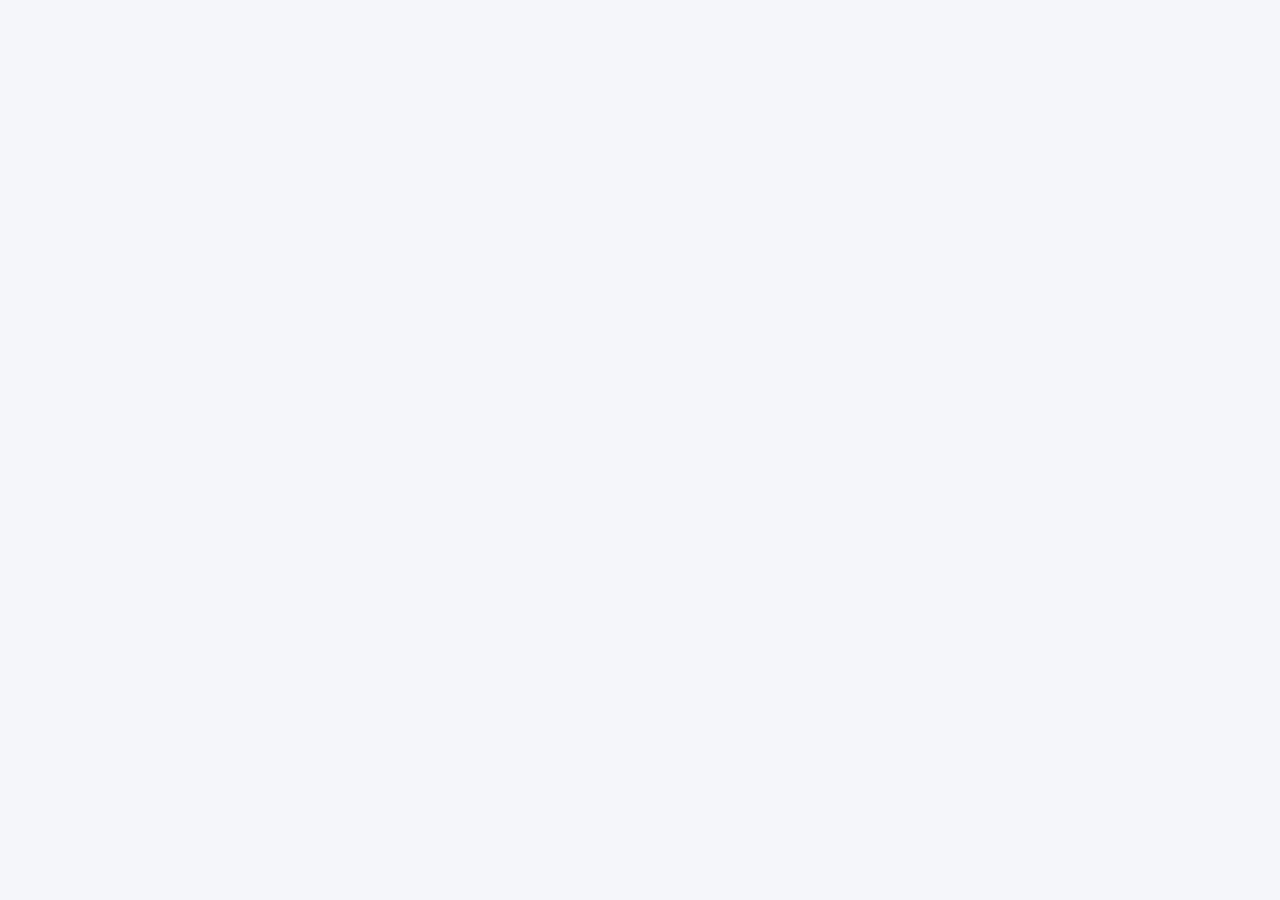
==== src/main/resources/static/index.html @ 405e2479 "Configurar proyecto para despliegue y CI" ====
<!DOCTYPE html>
<html lang="es">
<head>
  <meta charset="UTF-8" />
  <meta name="viewport" content="width=device-width, initial-scale=1.0"/>
  <title>Transacciones</title>

  <!-- React 18 + Babel Standalone (CDN) -->
  <script crossorigin src="https://unpkg.com/react@18/umd/react.development.js"></script>
  <script crossorigin src="https://unpkg.com/react-dom@18/umd/react-dom.development.js"></script>
  <script src="https://unpkg.com/@babel/standalone/babel.min.js"></script>

  <style>
    *, *::before, *::after { box-sizing: border-box; margin: 0; padding: 0; }

    body {
      font-family: 'Segoe UI', system-ui, sans-serif;
      background: #f5f6fa;
      color: #1a1a2e;
      min-height: 100vh;
    }

    /* ── PAGE WRAPPER ── */
    .page {
      max-width: 900px;
      margin: 0 auto;
      padding: 2rem 1.5rem;
    }

    /* ── HEADER ── */
    .page-header {
      display: flex;
      align-items: flex-start;
      justify-content: space-between;
      margin-bottom: 1.8rem;
    }

    .page-header h1 {
      font-size: 1.8rem;
      font-weight: 700;
      color: #1a1a2e;
    }

    .page-header p {
      font-size: 0.9rem;
      color: #888;
      margin-top: 0.2rem;
    }

    .btn-nueva {
      display: flex;
      align-items: center;
      gap: 0.4rem;
      background: #1a1a2e;
      color: #fff;
      border: none;
      border-radius: 10px;
      padding: 0.65rem 1.2rem;
      font-size: 0.92rem;
      font-weight: 600;
      cursor: pointer;
      transition: background 0.2s;
      white-space: nowrap;
    }

    .btn-nueva:hover { background: #2d2d50; }

    /* ── SUMMARY CARDS ── */
    .summary {
      display: grid;
      grid-template-columns: repeat(3, 1fr);
      gap: 1rem;
      margin-bottom: 1.5rem;
    }

    .summary-card {
      background: #fff;
      border-radius: 12px;
      padding: 1.1rem 1.3rem;
      box-shadow: 0 1px 6px rgba(0,0,0,0.07);
    }

    .summary-card .label {
      font-size: 0.78rem;
      color: #aaa;
      font-weight: 500;
      text-transform: uppercase;
      letter-spacing: 0.5px;
      margin-bottom: 0.35rem;
    }

    .summary-card .amount {
      font-size: 1.5rem;
      font-weight: 700;
    }

    .c-green { color: #16a34a; }
    .c-red   { color: #dc2626; }
    .c-blue  { color: #2563eb; }

    /* ── TOOLBAR ── */
    .toolbar {
      display: flex;
      gap: 0.8rem;
      margin-bottom: 1.2rem;
      align-items: center;
    }

    .search-wrap {
      flex: 1;
      position: relative;
    }

    .search-wrap svg {
      position: absolute;
      left: 0.75rem;
      top: 50%;
      transform: translateY(-50%);
      color: #bbb;
    }

    .search-wrap input {
      width: 100%;
      padding: 0.62rem 0.9rem 0.62rem 2.4rem;
      border: 1px solid #e5e7eb;
      border-radius: 10px;
      font-size: 0.9rem;
      outline: none;
      background: #fff;
      transition: border 0.2s;
    }

    .search-wrap input:focus { border-color: #1a1a2e; }

    .filter-wrap {
      display: flex;
      align-items: center;
      gap: 0.4rem;
      border: 1px solid #e5e7eb;
      border-radius: 10px;
      padding: 0.55rem 0.9rem;
      background: #fff;
      font-size: 0.9rem;
      color: #555;
      cursor: pointer;
    }

    .filter-wrap select {
      border: none;
      outline: none;
      font-size: 0.9rem;
      color: #333;
      background: transparent;
      cursor: pointer;
    }

    /* ── TRANSACTION LIST ── */
    .card {
      background: #fff;
      border-radius: 14px;
      box-shadow: 0 1px 6px rgba(0,0,0,0.07);
      overflow: hidden;
    }

    .tx-item {
      display: flex;
      align-items: center;
      gap: 1rem;
      padding: 1rem 1.3rem;
      border-bottom: 1px solid #f3f4f6;
      transition: background 0.15s;
    }

    .tx-item:last-child { border-bottom: none; }
    .tx-item:hover { background: #fafafa; }

    /* avatar */
    .avatar {
      width: 42px;
      height: 42px;
      border-radius: 50%;
      display: flex;
      align-items: center;
      justify-content: center;
      font-weight: 700;
      font-size: 1rem;
      color: #fff;
      flex-shrink: 0;
    }

    .tx-info { flex: 1; min-width: 0; }

    .tx-name {
      font-weight: 600;
      font-size: 0.95rem;
      white-space: nowrap;
      overflow: hidden;
      text-overflow: ellipsis;
    }

    .tx-meta {
      font-size: 0.8rem;
      color: #9ca3af;
      margin-top: 0.15rem;
    }

    .tx-right {
      text-align: right;
      flex-shrink: 0;
    }

    .tx-amount {
      font-weight: 700;
      font-size: 1rem;
    }

    .tx-badge {
      display: inline-block;
      margin-top: 0.2rem;
      font-size: 0.72rem;
      font-weight: 600;
      border-radius: 20px;
      padding: 0.1rem 0.55rem;
    }

    .badge-ingreso { background: #dcfce7; color: #16a34a; }
    .badge-gasto   { background: #fee2e2; color: #dc2626; }

    .tx-del {
      background: none;
      border: none;
      color: #d1d5db;
      cursor: pointer;
      font-size: 1rem;
      padding: 0 0.3rem;
      margin-left: 0.5rem;
      transition: color 0.15s;
    }

    .tx-del:hover { color: #dc2626; }

    .empty-state {
      text-align: center;
      padding: 2.5rem 1rem;
      color: #bbb;
      font-size: 0.95rem;
    }

    /* ── MODAL ── */
    .overlay {
      display: none;
      position: fixed;
      inset: 0;
      background: rgba(0,0,0,0.35);
      z-index: 100;
      align-items: center;
      justify-content: center;
    }

    .overlay.open { display: flex; }

    .modal {
      background: #fff;
      border-radius: 16px;
      padding: 1.8rem;
      width: 100%;
      max-width: 420px;
      box-shadow: 0 8px 30px rgba(0,0,0,0.18);
      position: relative;
    }

    .modal h2 {
      font-size: 1.2rem;
      font-weight: 700;
      margin-bottom: 1.4rem;
    }

    .modal-close {
      position: absolute;
      top: 1.1rem;
      right: 1.2rem;
      background: none;
      border: none;
      font-size: 1.2rem;
      color: #aaa;
      cursor: pointer;
    }

    .modal-close:hover { color: #333; }

    .form-group {
      margin-bottom: 1rem;
    }

    .form-group label {
      display: block;
      font-size: 0.85rem;
      font-weight: 600;
      color: #374151;
      margin-bottom: 0.35rem;
    }

    .form-group input,
    .form-group select {
      width: 100%;
      padding: 0.65rem 0.85rem;
      border: 1px solid #e5e7eb;
      border-radius: 9px;
      font-size: 0.92rem;
      outline: none;
      transition: border 0.2s;
      background: #fff;
    }

    .form-group input:focus,
    .form-group select:focus { border-color: #1a1a2e; }

    .btn-guardar {
      width: 100%;
      padding: 0.75rem;
      background: #1a1a2e;
      color: #fff;
      border: none;
      border-radius: 10px;
      font-size: 1rem;
      font-weight: 600;
      cursor: pointer;
      margin-top: 0.5rem;
      transition: background 0.2s;
    }

    .btn-guardar:hover { background: #2d2d50; }

    @media (max-width: 600px) {
      .summary { grid-template-columns: 1fr; }
      .page { padding: 1.2rem 1rem; }
    }
  </style>
</head>
<body>
<div id="root"></div>

<script type="text/babel">
  const { useState, useEffect, useCallback } = React;

  const API = 'http://localhost:8080/api';
  const COLORS = ['#6366f1','#f59e0b','#10b981','#ef4444','#3b82f6','#8b5cf6','#ec4899','#14b8a6','#f97316','#84cc16'];
  const colorCache = {};

  function avatarColor(letra) {
    const k = letra.toUpperCase();
    if (!colorCache[k]) colorCache[k] = COLORS[k.charCodeAt(0) % COLORS.length];
    return colorCache[k];
  }

  const fmt = n =>
    '$' + parseFloat(n).toLocaleString('es-CO', { minimumFractionDigits: 2, maximumFractionDigits: 2 });

  function formatFecha(f) {
    if (!f) return '';
    const meses = ['ene','feb','mar','abr','may','jun','jul','ago','sep','oct','nov','dic'];
    const [y, m, d] = f.split('-');
    return `${parseInt(d)} ${meses[parseInt(m) - 1]} ${y}`;
  }

  // ── SummaryCards ─────────────────────────────────────────────
  function SummaryCards({ transacciones }) {
    const sumI = transacciones.filter(t => t.tipo === 'ingreso').reduce((s, t) => s + parseFloat(t.monto), 0);
    const sumG = transacciones.filter(t => t.tipo === 'gasto').reduce((s, t) => s + parseFloat(t.monto), 0);
    const bal  = sumI - sumG;
    return (
      <div className="summary">
        <div className="summary-card">
          <div className="label">Total ingresos</div>
          <div className="amount c-green">{fmt(sumI)}</div>
        </div>
        <div className="summary-card">
          <div className="label">Total gastos</div>
          <div className="amount c-red">{fmt(sumG)}</div>
        </div>
        <div className="summary-card">
          <div className="label">Balance</div>
          <div className={`amount ${bal >= 0 ? 'c-blue' : 'c-red'}`}>{fmt(bal)}</div>
        </div>
      </div>
    );
  }

  // ── Toolbar ──────────────────────────────────────────────────
  function Toolbar({ busqueda, setBusqueda, filtro, setFiltro }) {
    return (
      <div className="toolbar">
        <div className="search-wrap">
          <svg width="16" height="16" fill="none" stroke="currentColor" strokeWidth="2" viewBox="0 0 24 24">
            <circle cx="11" cy="11" r="8"/><line x1="21" y1="21" x2="16.65" y2="16.65"/>
          </svg>
          <input
            type="text"
            placeholder="Buscar transacciones..."
            value={busqueda}
            onChange={e => setBusqueda(e.target.value)}
          />
        </div>
        <div className="filter-wrap">
          <svg width="15" height="15" fill="none" stroke="currentColor" strokeWidth="2" viewBox="0 0 24 24">
            <polygon points="22 3 2 3 10 12.46 10 19 14 21 14 12.46 22 3"/>
          </svg>
          <select value={filtro} onChange={e => setFiltro(e.target.value)}>
            <option value="todas">Todas</option>
            <option value="ingreso">Ingresos</option>
            <option value="gasto">Gastos</option>
          </select>
        </div>
      </div>
    );
  }

  // ── TransactionItem ──────────────────────────────────────────
  function TransactionItem({ tx, onEliminar }) {
    const letra    = (tx.descripcion || '?')[0].toUpperCase();
    const color    = avatarColor(letra);
    const esIngreso = tx.tipo === 'ingreso';
    const meta     = [tx.categoria, formatFecha(tx.fecha)].filter(Boolean).join(' • ');
    return (
      <div className="tx-item">
        <div className="avatar" style={{ background: color }}>{letra}</div>
        <div className="tx-info">
          <div className="tx-name">{tx.descripcion}</div>
          <div className="tx-meta">{meta}</div>
        </div>
        <div className="tx-right">
          <div className={`tx-amount ${esIngreso ? 'c-green' : 'c-red'}`}>
            {(esIngreso ? '+' : '-') + fmt(tx.monto)}
          </div>
          <span className={`tx-badge ${esIngreso ? 'badge-ingreso' : 'badge-gasto'}`}>
            {esIngreso ? 'Ingreso' : 'Gasto'}
          </span>
        </div>
        <button className="tx-del" onClick={() => onEliminar(tx.tipo, tx.id)}>✕</button>
      </div>
    );
  }

  // ── Modal ────────────────────────────────────────────────────
  function Modal({ abierto, onCerrar, onGuardar }) {
    const hoy = new Date().toISOString().split('T')[0];
    const [tipo,        setTipo]        = useState('gasto');
    const [descripcion, setDescripcion] = useState('');
    const [categoria,   setCategoria]   = useState('');
    const [monto,       setMonto]       = useState('');
    const [fecha,       setFecha]       = useState(hoy);
    const [guardando,   setGuardando]   = useState(false);

    function reset() {
      setTipo('gasto');
      setDescripcion('');
      setCategoria('');
      setMonto('');
      setFecha(new Date().toISOString().split('T')[0]);
    }

    async function handleSubmit(e) {
      e.preventDefault();
      setGuardando(true);
      await onGuardar({ tipo, descripcion, categoria: categoria || null, monto, fecha });
      reset();
      setGuardando(false);
    }

    if (!abierto) return null;

    return (
      <div className="overlay open" onClick={e => e.target === e.currentTarget && onCerrar()}>
        <div className="modal">
          <button className="modal-close" onClick={onCerrar}>✕</button>
          <h2>Agregar Transacción</h2>
          <form onSubmit={handleSubmit}>
            <div className="form-group">
              <label>Tipo</label>
              <select value={tipo} onChange={e => setTipo(e.target.value)}>
                <option value="gasto">Gasto</option>
                <option value="ingreso">Ingreso</option>
              </select>
            </div>
            <div className="form-group">
              <label>Descripción</label>
              <input
                type="text"
                placeholder="Ej: Salario mensual"
                value={descripcion}
                onChange={e => setDescripcion(e.target.value)}
                required
              />
            </div>
            <div class="form-group">
        <label>Categoría</label>
        <input type="text" id="cat" placeholder="Ej: Salario, Alimentación..." />
      </div>
            <div className="form-group">
              <label>Monto</label>
              <input
                type="number"
                placeholder="0.00"
                step="0.01"
                min="0.01"
                value={monto}
                onChange={e => setMonto(e.target.value)}
                required
              />
            </div>
            <div className="form-group">
              <label>Fecha</label>
              <input
                type="date"
                value={fecha}
                onChange={e => setFecha(e.target.value)}
                required
              />
            </div>
            <button type="submit" className="btn-guardar" disabled={guardando}>
              {guardando ? 'Guardando...' : 'Guardar Transacción'}
            </button>
          </form>
        </div>
      </div>
    );
  }

  // ── App (componente raíz) ────────────────────────────────────
  function App() {
    const [transacciones, setTransacciones] = useState([]);
    const [busqueda,      setBusqueda]      = useState('');
    const [filtro,        setFiltro]        = useState('todas');
    const [modalAbierto,  setModalAbierto]  = useState(false);
    const [cargando,      setCargando]      = useState(true);

    const cargar = useCallback(async () => {
      setCargando(true);
      try {
        const [rI, rG] = await Promise.all([
          fetch(`${API}/ingresos`),
          fetch(`${API}/gastos`)
        ]);
        const ingresos = (await rI.json()).map(i => ({ ...i, tipo: 'ingreso' }));
        const gastos   = (await rG.json()).map(g => ({ ...g, tipo: 'gasto'   }));
        const todas    = [...ingresos, ...gastos].sort((a, b) => b.fecha.localeCompare(a.fecha));
        setTransacciones(todas);
      } catch (err) {
        console.error('Error al cargar transacciones:', err);
      } finally {
        setCargando(false);
      }
    }, []);

    useEffect(() => { cargar(); }, [cargar]);

    async function eliminar(tipo, id) {
      const endpoint = tipo === 'ingreso' ? 'ingresos' : 'gastos';
      await fetch(`${API}/${endpoint}/${id}`, { method: 'DELETE' });
      cargar();
    }

    async function guardar({ tipo, descripcion, categoria, monto, fecha }) {
      const endpoint = tipo === 'ingreso' ? 'ingresos' : 'gastos';
      await fetch(`${API}/${endpoint}`, {
        method: 'POST',
        headers: { 'Content-Type': 'application/json' },
        body: JSON.stringify({ descripcion, categoria, monto, fecha })
      });
      setModalAbierto(false);
      cargar();
    }

    const lista = transacciones.filter(t => {
      const matchTipo = filtro === 'todas' || t.tipo === filtro;
      const busq      = busqueda.toLowerCase();
      const matchText = !busq ||
        (t.descripcion || '').toLowerCase().includes(busq) ||
        (t.categoria   || '').toLowerCase().includes(busq);
      return matchTipo && matchText;
    });

    return (
      <div className="page">

        {/* HEADER */}
        <div className="page-header">
          <div>
            <h1>Transacciones</h1>
            <p>Gestiona tus ingresos y gastos</p>
          </div>
          <button className="btn-nueva" onClick={() => setModalAbierto(true)}>
            <span>+</span> Nueva Transacción
          </button>
        </div>

        {/* TARJETAS RESUMEN */}
        <SummaryCards transacciones={transacciones} />

        {/* BARRA DE BÚSQUEDA Y FILTRO */}
        <Toolbar
          busqueda={busqueda}
          setBusqueda={setBusqueda}
          filtro={filtro}
          setFiltro={setFiltro}
        />

        {/* LISTA DE TRANSACCIONES */}
        <div className="card">
          {cargando ? (
            <div className="empty-state">Cargando...</div>
          ) : lista.length === 0 ? (
            <div className="empty-state">No se encontraron transacciones</div>
          ) : (
            lista.map(tx => (
              <TransactionItem
                key={`${tx.tipo}-${tx.id}`}
                tx={tx}
                onEliminar={eliminar}
              />
            ))
          )}
        </div>

        {/* MODAL */}
        <Modal
          abierto={modalAbierto}
          onCerrar={() => setModalAbierto(false)}
          onGuardar={guardar}
        />
      </div>
    );
  }

  ReactDOM.createRoot(document.getElementById('root')).render(<App />);
</script>
</body>
</html>
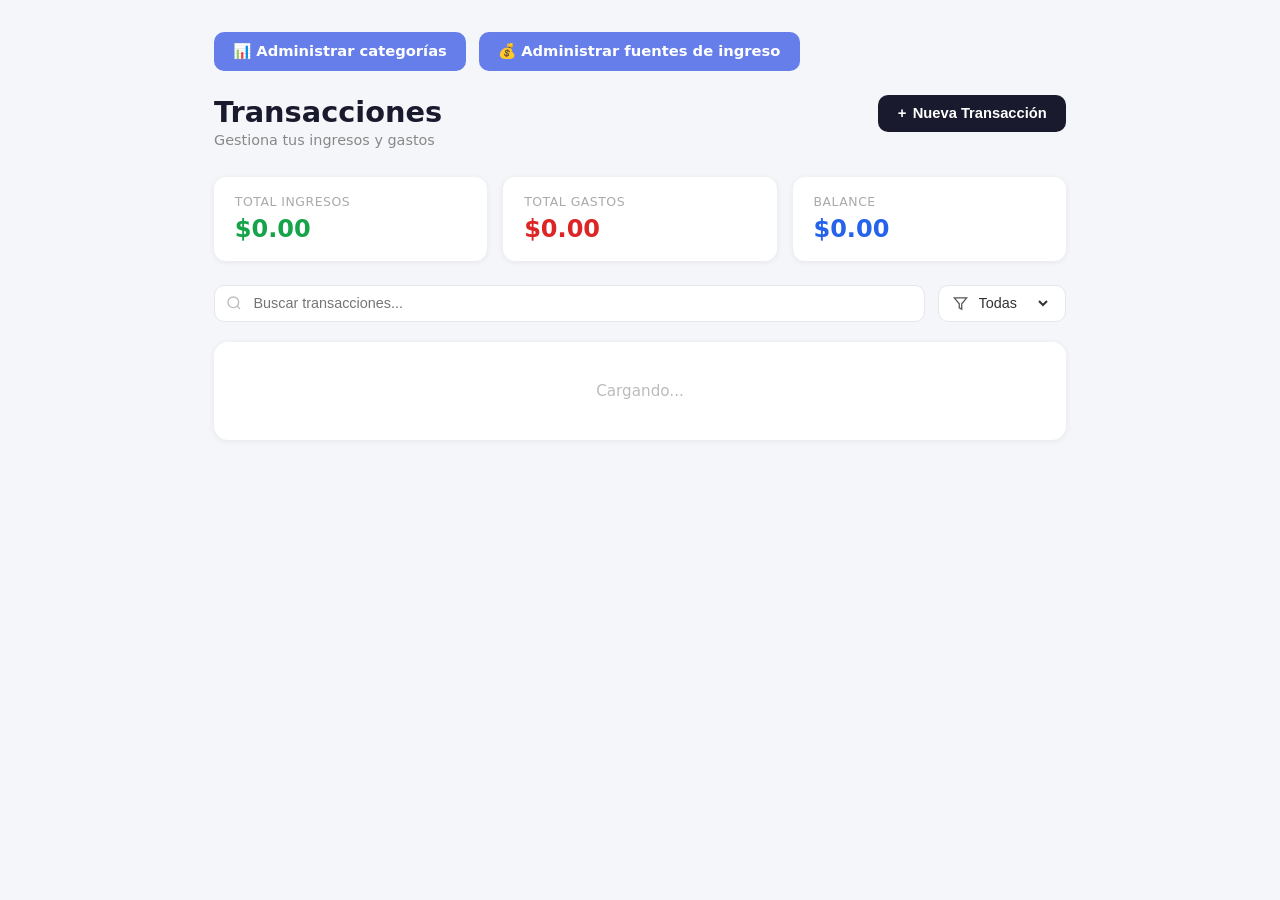
==== commit 153566e9: "Mover proyecto a la raiz correctamente" ====
--- a/src/main/resources/static/index.html
+++ b/src/main/resources/static/index.html
@@ -4,12 +4,6 @@
   <meta charset="UTF-8" />
   <meta name="viewport" content="width=device-width, initial-scale=1.0"/>
   <title>Transacciones</title>
-
-  <!-- React 18 + Babel Standalone (CDN) -->
-  <script crossorigin src="https://unpkg.com/react@18/umd/react.development.js"></script>
-  <script crossorigin src="https://unpkg.com/react-dom@18/umd/react-dom.development.js"></script>
-  <script src="https://unpkg.com/@babel/standalone/babel.min.js"></script>
-
   <style>
     *, *::before, *::after { box-sizing: border-box; margin: 0; padding: 0; }
 
@@ -65,6 +59,31 @@
 
     .btn-nueva:hover { background: #2d2d50; }
 
+    /* ── NAVIGATION ── */
+    .nav-admin {
+      display: flex;
+      gap: 0.8rem;
+      margin-bottom: 1.5rem;
+    }
+
+    .nav-admin a {
+      display: inline-flex;
+      align-items: center;
+      gap: 0.4rem;
+      background: #667eea;
+      color: #fff;
+      border: none;
+      border-radius: 10px;
+      padding: 0.65rem 1.2rem;
+      font-size: 0.92rem;
+      font-weight: 600;
+      cursor: pointer;
+      text-decoration: none;
+      transition: background 0.2s;
+    }
+
+    .nav-admin a:hover { background: #5568d3; }
+
     /* ── SUMMARY CARDS ── */
     .summary {
       display: grid;
@@ -338,301 +357,332 @@
   </style>
 </head>
 <body>
-<div id="root"></div>
-
-<script type="text/babel">
-  const { useState, useEffect, useCallback } = React;
-
+<div class="page">
+
+  <!-- NAVIGATION -->
+  <div class="nav-admin">
+    <a href="/admin.html">📊 Administrar categorías</a>
+    <a href="/admin-fuentes.html">💰 Administrar fuentes de ingreso</a>
+  </div>
+
+  <!-- HEADER -->
+  <div class="page-header">
+    <div>
+      <h1>Transacciones</h1>
+      <p>Gestiona tus ingresos y gastos</p>
+    </div>
+    <button class="btn-nueva" onclick="abrirModal()">
+      <span>+</span> Nueva Transacción
+    </button>
+  </div>
+
+  <!-- SUMMARY -->
+  <div class="summary">
+    <div class="summary-card">
+      <div class="label">Total ingresos</div>
+      <div class="amount c-green" id="totalIngresos">$0.00</div>
+    </div>
+    <div class="summary-card">
+      <div class="label">Total gastos</div>
+      <div class="amount c-red" id="totalGastos">$0.00</div>
+    </div>
+    <div class="summary-card">
+      <div class="label">Balance</div>
+      <div class="amount c-blue" id="balance">$0.00</div>
+    </div>
+  </div>
+
+  <!-- TOOLBAR -->
+  <div class="toolbar">
+    <div class="search-wrap">
+      <svg width="16" height="16" fill="none" stroke="currentColor" stroke-width="2" viewBox="0 0 24 24">
+        <circle cx="11" cy="11" r="8"/><line x1="21" y1="21" x2="16.65" y2="16.65"/>
+      </svg>
+      <input type="text" id="buscar" placeholder="Buscar transacciones..." oninput="renderLista()" />
+    </div>
+    <div class="filter-wrap">
+      <svg width="15" height="15" fill="none" stroke="currentColor" stroke-width="2" viewBox="0 0 24 24">
+        <polygon points="22 3 2 3 10 12.46 10 19 14 21 14 12.46 22 3"/>
+      </svg>
+      <select id="filtro" onchange="renderLista()">
+        <option value="todas">Todas</option>
+        <option value="ingreso">Ingresos</option>
+        <option value="gasto">Gastos</option>
+      </select>
+    </div>
+  </div>
+
+  <!-- LISTA -->
+  <div class="card" id="lista">
+    <div class="empty-state">Cargando...</div>
+  </div>
+
+</div>
+
+<!-- MODAL -->
+<div class="overlay" id="overlay" onclick="cerrarSiOverlay(event)">
+  <div class="modal">
+    <button class="modal-close" onclick="cerrarModal()">✕</button>
+    <h2>Agregar Transacción</h2>
+    <form id="formTx" onsubmit="guardar(event)">
+      <div class="form-group">
+        <label>Tipo</label>
+        <select id="tipo" onchange="actualizarSelectores()">
+          <option value="gasto">Gasto</option>
+          <option value="ingreso">Ingreso</option>
+        </select>
+      </div>
+      <div class="form-group">
+        <label>Descripción</label>
+        <input type="text" id="desc" placeholder="Ej: Salario mensual" required />
+      </div>
+      <div class="form-group">
+        <label id="labelCategoria">Categoría</label>
+        <select id="categoria" required>
+          <option value="">-- Selecciona una categoría --</option>
+        </select>
+      </div>
+      <div class="form-group" id="fuenteGroup" style="display: none;">
+        <label id="labelFuente">Fuente de ingreso</label>
+        <select id="fuente">
+          <option value="">-- Selecciona una fuente --</option>
+        </select>
+      </div>
+      <div class="form-group">
+        <label>Monto</label>
+        <input type="number" id="monto" placeholder="0.00" step="0.01" min="0.01" required />
+      </div>
+      <div class="form-group">
+        <label>Fecha</label>
+        <input type="date" id="fecha" required />
+      </div>
+      <button type="submit" class="btn-guardar">Guardar Transacción</button>
+    </form>
+  </div>
+</div>
+
+<script>
   const API = 'http://localhost:8080/api';
+
+  // Paleta de colores para avatares
   const COLORS = ['#6366f1','#f59e0b','#10b981','#ef4444','#3b82f6','#8b5cf6','#ec4899','#14b8a6','#f97316','#84cc16'];
-  const colorCache = {};
+  const colorMap = {};
 
   function avatarColor(letra) {
     const k = letra.toUpperCase();
-    if (!colorCache[k]) colorCache[k] = COLORS[k.charCodeAt(0) % COLORS.length];
-    return colorCache[k];
-  }
-
-  const fmt = n =>
-    '$' + parseFloat(n).toLocaleString('es-CO', { minimumFractionDigits: 2, maximumFractionDigits: 2 });
-
-  function formatFecha(f) {
-    if (!f) return '';
-    const meses = ['ene','feb','mar','abr','may','jun','jul','ago','sep','oct','nov','dic'];
-    const [y, m, d] = f.split('-');
-    return `${parseInt(d)} ${meses[parseInt(m) - 1]} ${y}`;
-  }
-
-  // ── SummaryCards ─────────────────────────────────────────────
-  function SummaryCards({ transacciones }) {
-    const sumI = transacciones.filter(t => t.tipo === 'ingreso').reduce((s, t) => s + parseFloat(t.monto), 0);
-    const sumG = transacciones.filter(t => t.tipo === 'gasto').reduce((s, t) => s + parseFloat(t.monto), 0);
+    if (!colorMap[k]) {
+      const idx = k.charCodeAt(0) % COLORS.length;
+      colorMap[k] = COLORS[idx];
+    }
+    return colorMap[k];
+  }
+
+  const fmt = n => '$' + parseFloat(n).toLocaleString('es-CO', { minimumFractionDigits: 2, maximumFractionDigits: 2 });
+
+  let todas = []; // { ...item, tipo: 'ingreso'|'gasto' }
+  let categoriasGasto = [];
+  let categoriasIngreso = [];
+  let fuentesIngreso = [];
+
+  // Cargar todas las categorías y filtrarlas por tipo
+  async function cargarCategorias() {
+    try {
+      const res = await fetch(`${API}/categorias`);
+      const cats = await res.json();
+      categoriasGasto = cats.filter(c => c.tipo === 'GASTO');
+      categoriasIngreso = cats.filter(c => c.tipo === 'INGRESO');
+    } catch (err) {
+      console.error('Error cargando categorías:', err);
+    }
+  }
+
+  // Cargar fuentes de ingreso
+  async function cargarFuentes() {
+    try {
+      const res = await fetch(`${API}/fuentes-ingreso`);
+      fuentesIngreso = await res.json();
+    } catch (err) {
+      console.error('Error cargando fuentes:', err);
+    }
+  }
+
+  // Actualizar selectores al abrir modal o cambiar tipo
+  function actualizarSelectores() {
+    const tipo = document.getElementById('tipo').value;
+    const selectCat = document.getElementById('categoria');
+    const fuenteGroup = document.getElementById('fuenteGroup');
+
+    selectCat.innerHTML = '<option value="">-- Selecciona una categoría --</option>';
+    const cats = tipo === 'gasto' ? categoriasGasto : categoriasIngreso;
+    cats.forEach(cat => {
+      const opt = document.createElement('option');
+      opt.value = cat.id;
+      opt.textContent = cat.nombre;
+      selectCat.appendChild(opt);
+    });
+
+    // Mostrar u ocultar fuentes según tipo
+    if (tipo === 'ingreso') {
+      fuenteGroup.style.display = 'block';
+      const selectFuente = document.getElementById('fuente');
+      selectFuente.innerHTML = '<option value="">-- Selecciona una fuente (opcional) --</option>';
+      fuentesIngreso.forEach(f => {
+        const opt = document.createElement('option');
+        opt.value = f.id;
+        opt.textContent = f.nombre;
+        selectFuente.appendChild(opt);
+      });
+    } else {
+      fuenteGroup.style.display = 'none';
+    }
+  }
+
+  // ────────────────────────────────────────────────────────────
+  async function cargar() {
+    await Promise.all([cargarCategorias(), cargarFuentes()]);
+    
+    const [rI, rG] = await Promise.all([
+      fetch(`${API}/ingresos`),
+      fetch(`${API}/gastos`)
+    ]);
+    const ingresos = (await rI.json()).map(i => ({ ...i, tipo: 'ingreso' }));
+    const gastos   = (await rG.json()).map(g => ({ ...g, tipo: 'gasto'   }));
+
+    todas = [...ingresos, ...gastos].sort((a, b) => b.fecha.localeCompare(a.fecha));
+    actualizarResumen();
+    renderLista();
+  }
+
+  function actualizarResumen() {
+    const sumI = todas.filter(t => t.tipo === 'ingreso').reduce((s, t) => s + parseFloat(t.monto), 0);
+    const sumG = todas.filter(t => t.tipo === 'gasto').reduce((s, t) => s + parseFloat(t.monto), 0);
     const bal  = sumI - sumG;
-    return (
-      <div className="summary">
-        <div className="summary-card">
-          <div className="label">Total ingresos</div>
-          <div className="amount c-green">{fmt(sumI)}</div>
-        </div>
-        <div className="summary-card">
-          <div className="label">Total gastos</div>
-          <div className="amount c-red">{fmt(sumG)}</div>
-        </div>
-        <div className="summary-card">
-          <div className="label">Balance</div>
-          <div className={`amount ${bal >= 0 ? 'c-blue' : 'c-red'}`}>{fmt(bal)}</div>
-        </div>
-      </div>
-    );
-  }
-
-  // ── Toolbar ──────────────────────────────────────────────────
-  function Toolbar({ busqueda, setBusqueda, filtro, setFiltro }) {
-    return (
-      <div className="toolbar">
-        <div className="search-wrap">
-          <svg width="16" height="16" fill="none" stroke="currentColor" strokeWidth="2" viewBox="0 0 24 24">
-            <circle cx="11" cy="11" r="8"/><line x1="21" y1="21" x2="16.65" y2="16.65"/>
-          </svg>
-          <input
-            type="text"
-            placeholder="Buscar transacciones..."
-            value={busqueda}
-            onChange={e => setBusqueda(e.target.value)}
-          />
-        </div>
-        <div className="filter-wrap">
-          <svg width="15" height="15" fill="none" stroke="currentColor" strokeWidth="2" viewBox="0 0 24 24">
-            <polygon points="22 3 2 3 10 12.46 10 19 14 21 14 12.46 22 3"/>
-          </svg>
-          <select value={filtro} onChange={e => setFiltro(e.target.value)}>
-            <option value="todas">Todas</option>
-            <option value="ingreso">Ingresos</option>
-            <option value="gasto">Gastos</option>
-          </select>
-        </div>
-      </div>
-    );
-  }
-
-  // ── TransactionItem ──────────────────────────────────────────
-  function TransactionItem({ tx, onEliminar }) {
-    const letra    = (tx.descripcion || '?')[0].toUpperCase();
-    const color    = avatarColor(letra);
-    const esIngreso = tx.tipo === 'ingreso';
-    const meta     = [tx.categoria, formatFecha(tx.fecha)].filter(Boolean).join(' • ');
-    return (
-      <div className="tx-item">
-        <div className="avatar" style={{ background: color }}>{letra}</div>
-        <div className="tx-info">
-          <div className="tx-name">{tx.descripcion}</div>
-          <div className="tx-meta">{meta}</div>
-        </div>
-        <div className="tx-right">
-          <div className={`tx-amount ${esIngreso ? 'c-green' : 'c-red'}`}>
-            {(esIngreso ? '+' : '-') + fmt(tx.monto)}
-          </div>
-          <span className={`tx-badge ${esIngreso ? 'badge-ingreso' : 'badge-gasto'}`}>
-            {esIngreso ? 'Ingreso' : 'Gasto'}
-          </span>
-        </div>
-        <button className="tx-del" onClick={() => onEliminar(tx.tipo, tx.id)}>✕</button>
-      </div>
-    );
-  }
-
-  // ── Modal ────────────────────────────────────────────────────
-  function Modal({ abierto, onCerrar, onGuardar }) {
-    const hoy = new Date().toISOString().split('T')[0];
-    const [tipo,        setTipo]        = useState('gasto');
-    const [descripcion, setDescripcion] = useState('');
-    const [categoria,   setCategoria]   = useState('');
-    const [monto,       setMonto]       = useState('');
-    const [fecha,       setFecha]       = useState(hoy);
-    const [guardando,   setGuardando]   = useState(false);
-
-    function reset() {
-      setTipo('gasto');
-      setDescripcion('');
-      setCategoria('');
-      setMonto('');
-      setFecha(new Date().toISOString().split('T')[0]);
-    }
-
-    async function handleSubmit(e) {
-      e.preventDefault();
-      setGuardando(true);
-      await onGuardar({ tipo, descripcion, categoria: categoria || null, monto, fecha });
-      reset();
-      setGuardando(false);
-    }
-
-    if (!abierto) return null;
-
-    return (
-      <div className="overlay open" onClick={e => e.target === e.currentTarget && onCerrar()}>
-        <div className="modal">
-          <button className="modal-close" onClick={onCerrar}>✕</button>
-          <h2>Agregar Transacción</h2>
-          <form onSubmit={handleSubmit}>
-            <div className="form-group">
-              <label>Tipo</label>
-              <select value={tipo} onChange={e => setTipo(e.target.value)}>
-                <option value="gasto">Gasto</option>
-                <option value="ingreso">Ingreso</option>
-              </select>
-            </div>
-            <div className="form-group">
-              <label>Descripción</label>
-              <input
-                type="text"
-                placeholder="Ej: Salario mensual"
-                value={descripcion}
-                onChange={e => setDescripcion(e.target.value)}
-                required
-              />
-            </div>
-            <div class="form-group">
-        <label>Categoría</label>
-        <input type="text" id="cat" placeholder="Ej: Salario, Alimentación..." />
-      </div>
-            <div className="form-group">
-              <label>Monto</label>
-              <input
-                type="number"
-                placeholder="0.00"
-                step="0.01"
-                min="0.01"
-                value={monto}
-                onChange={e => setMonto(e.target.value)}
-                required
-              />
-            </div>
-            <div className="form-group">
-              <label>Fecha</label>
-              <input
-                type="date"
-                value={fecha}
-                onChange={e => setFecha(e.target.value)}
-                required
-              />
-            </div>
-            <button type="submit" className="btn-guardar" disabled={guardando}>
-              {guardando ? 'Guardando...' : 'Guardar Transacción'}
-            </button>
-          </form>
-        </div>
-      </div>
-    );
-  }
-
-  // ── App (componente raíz) ────────────────────────────────────
-  function App() {
-    const [transacciones, setTransacciones] = useState([]);
-    const [busqueda,      setBusqueda]      = useState('');
-    const [filtro,        setFiltro]        = useState('todas');
-    const [modalAbierto,  setModalAbierto]  = useState(false);
-    const [cargando,      setCargando]      = useState(true);
-
-    const cargar = useCallback(async () => {
-      setCargando(true);
-      try {
-        const [rI, rG] = await Promise.all([
-          fetch(`${API}/ingresos`),
-          fetch(`${API}/gastos`)
-        ]);
-        const ingresos = (await rI.json()).map(i => ({ ...i, tipo: 'ingreso' }));
-        const gastos   = (await rG.json()).map(g => ({ ...g, tipo: 'gasto'   }));
-        const todas    = [...ingresos, ...gastos].sort((a, b) => b.fecha.localeCompare(a.fecha));
-        setTransacciones(todas);
-      } catch (err) {
-        console.error('Error al cargar transacciones:', err);
-      } finally {
-        setCargando(false);
-      }
-    }, []);
-
-    useEffect(() => { cargar(); }, [cargar]);
-
-    async function eliminar(tipo, id) {
-      const endpoint = tipo === 'ingreso' ? 'ingresos' : 'gastos';
-      await fetch(`${API}/${endpoint}/${id}`, { method: 'DELETE' });
-      cargar();
-    }
-
-    async function guardar({ tipo, descripcion, categoria, monto, fecha }) {
-      const endpoint = tipo === 'ingreso' ? 'ingresos' : 'gastos';
-      await fetch(`${API}/${endpoint}`, {
-        method: 'POST',
-        headers: { 'Content-Type': 'application/json' },
-        body: JSON.stringify({ descripcion, categoria, monto, fecha })
-      });
-      setModalAbierto(false);
-      cargar();
-    }
-
-    const lista = transacciones.filter(t => {
+
+    document.getElementById('totalIngresos').textContent = fmt(sumI);
+    document.getElementById('totalGastos').textContent   = fmt(sumG);
+    const elBal = document.getElementById('balance');
+    elBal.textContent = fmt(bal);
+    elBal.className   = 'amount ' + (bal >= 0 ? 'c-blue' : 'c-red');
+  }
+
+  function renderLista() {
+    const busq   = document.getElementById('buscar').value.toLowerCase();
+    const filtro = document.getElementById('filtro').value;
+
+    const items = todas.filter(t => {
       const matchTipo = filtro === 'todas' || t.tipo === filtro;
-      const busq      = busqueda.toLowerCase();
       const matchText = !busq ||
         (t.descripcion || '').toLowerCase().includes(busq) ||
         (t.categoria   || '').toLowerCase().includes(busq);
       return matchTipo && matchText;
     });
 
-    return (
-      <div className="page">
-
-        {/* HEADER */}
-        <div className="page-header">
-          <div>
-            <h1>Transacciones</h1>
-            <p>Gestiona tus ingresos y gastos</p>
+    const lista = document.getElementById('lista');
+
+    if (items.length === 0) {
+      lista.innerHTML = '<div class="empty-state">No se encontraron transacciones</div>';
+      return;
+    }
+
+    lista.innerHTML = items.map(t => {
+      const letra = (t.descripcion || '?')[0].toUpperCase();
+      const color = avatarColor(letra);
+      const esIngreso = t.tipo === 'ingreso';
+      const amountStr = (esIngreso ? '+' : '-') + fmt(t.monto);
+      const amountClass = esIngreso ? 'c-green' : 'c-red';
+      const badge = esIngreso
+        ? '<span class="tx-badge badge-ingreso">Ingreso</span>'
+        : '<span class="tx-badge badge-gasto">Gasto</span>';
+      const categoriaNombre = typeof t.categoria === 'string' ? t.categoria : (t.categoria?.nombre || '');
+      const meta = [categoriaNombre, formatFecha(t.fecha)].filter(Boolean).join(' • ');
+
+      return `
+        <div class="tx-item">
+          <div class="avatar" style="background:${color}">${letra}</div>
+          <div class="tx-info">
+            <div class="tx-name">${esc(t.descripcion)}</div>
+            <div class="tx-meta">${esc(meta)}</div>
           </div>
-          <button className="btn-nueva" onClick={() => setModalAbierto(true)}>
-            <span>+</span> Nueva Transacción
-          </button>
-        </div>
-
-        {/* TARJETAS RESUMEN */}
-        <SummaryCards transacciones={transacciones} />
-
-        {/* BARRA DE BÚSQUEDA Y FILTRO */}
-        <Toolbar
-          busqueda={busqueda}
-          setBusqueda={setBusqueda}
-          filtro={filtro}
-          setFiltro={setFiltro}
-        />
-
-        {/* LISTA DE TRANSACCIONES */}
-        <div className="card">
-          {cargando ? (
-            <div className="empty-state">Cargando...</div>
-          ) : lista.length === 0 ? (
-            <div className="empty-state">No se encontraron transacciones</div>
-          ) : (
-            lista.map(tx => (
-              <TransactionItem
-                key={`${tx.tipo}-${tx.id}`}
-                tx={tx}
-                onEliminar={eliminar}
-              />
-            ))
-          )}
-        </div>
-
-        {/* MODAL */}
-        <Modal
-          abierto={modalAbierto}
-          onCerrar={() => setModalAbierto(false)}
-          onGuardar={guardar}
-        />
-      </div>
-    );
-  }
-
-  ReactDOM.createRoot(document.getElementById('root')).render(<App />);
+          <div class="tx-right">
+            <div class="tx-amount ${amountClass}">${amountStr}</div>
+            ${badge}
+          </div>
+          <button class="tx-del" onclick="eliminar('${t.tipo}', ${t.id})">✕</button>
+        </div>`;
+    }).join('');
+  }
+
+  function formatFecha(f) {
+    if (!f) return '';
+    const meses = ['ene','feb','mar','abr','may','jun','jul','ago','sep','oct','nov','dic'];
+    const [y, m, d] = f.split('-');
+    return `${parseInt(d)} ${meses[parseInt(m)-1]} ${y}`;
+  }
+
+  function esc(s) {
+    if (!s) return '';
+    return s.replace(/&/g,'&amp;').replace(/</g,'&lt;').replace(/>/g,'&gt;');
+  }
+
+  // ── Eliminar ─────────────────────────────────────────────────
+  async function eliminar(tipo, id) {
+    const endpoint = tipo === 'ingreso' ? 'ingresos' : 'gastos';
+    await fetch(`${API}/${endpoint}/${id}`, { method: 'DELETE' });
+    cargar();
+  }
+
+  // ── Modal ─────────────────────────────────────────────────────
+  function abrirModal() {
+    document.getElementById('formTx').reset();
+    document.getElementById('fecha').valueAsDate = new Date();    actualizarSelectores();    document.getElementById('overlay').classList.add('open');
+  }
+
+  function cerrarModal() {
+    document.getElementById('overlay').classList.remove('open');
+  }
+
+  function cerrarSiOverlay(e) {
+    if (e.target === document.getElementById('overlay')) cerrarModal();
+  }
+
+  async function guardar(e) {
+    e.preventDefault();
+    const tipo = document.getElementById('tipo').value;
+    const endpoint = tipo === 'ingreso' ? 'ingresos' : 'gastos';
+    const categoriaId = document.getElementById('categoria').value;
+
+    if (!categoriaId) {
+      alert('Debes seleccionar una categoría');
+      return;
+    }
+
+    const body = {
+      descripcion: document.getElementById('desc').value,
+      categoriaId: parseInt(categoriaId, 10),
+      monto: document.getElementById('monto').value,
+      fecha: document.getElementById('fecha').value
+    };
+
+    // Agregar fuenteIngresoId si es ingreso
+    if (tipo === 'ingreso') {
+      const fuenteId = document.getElementById('fuente').value;
+      if (fuenteId) {
+        body.fuenteIngresoId = parseInt(fuenteId, 10);
+      }
+    }
+
+    await fetch(`${API}/${endpoint}`, {
+      method: 'POST',
+      headers: { 'Content-Type': 'application/json' },
+      body: JSON.stringify(body)
+    });
+
+    cerrarModal();
+    cargar();
+  }
+
+  // ── Init ──────────────────────────────────────────────────────
+  cargar();
 </script>
 </body>
 </html>
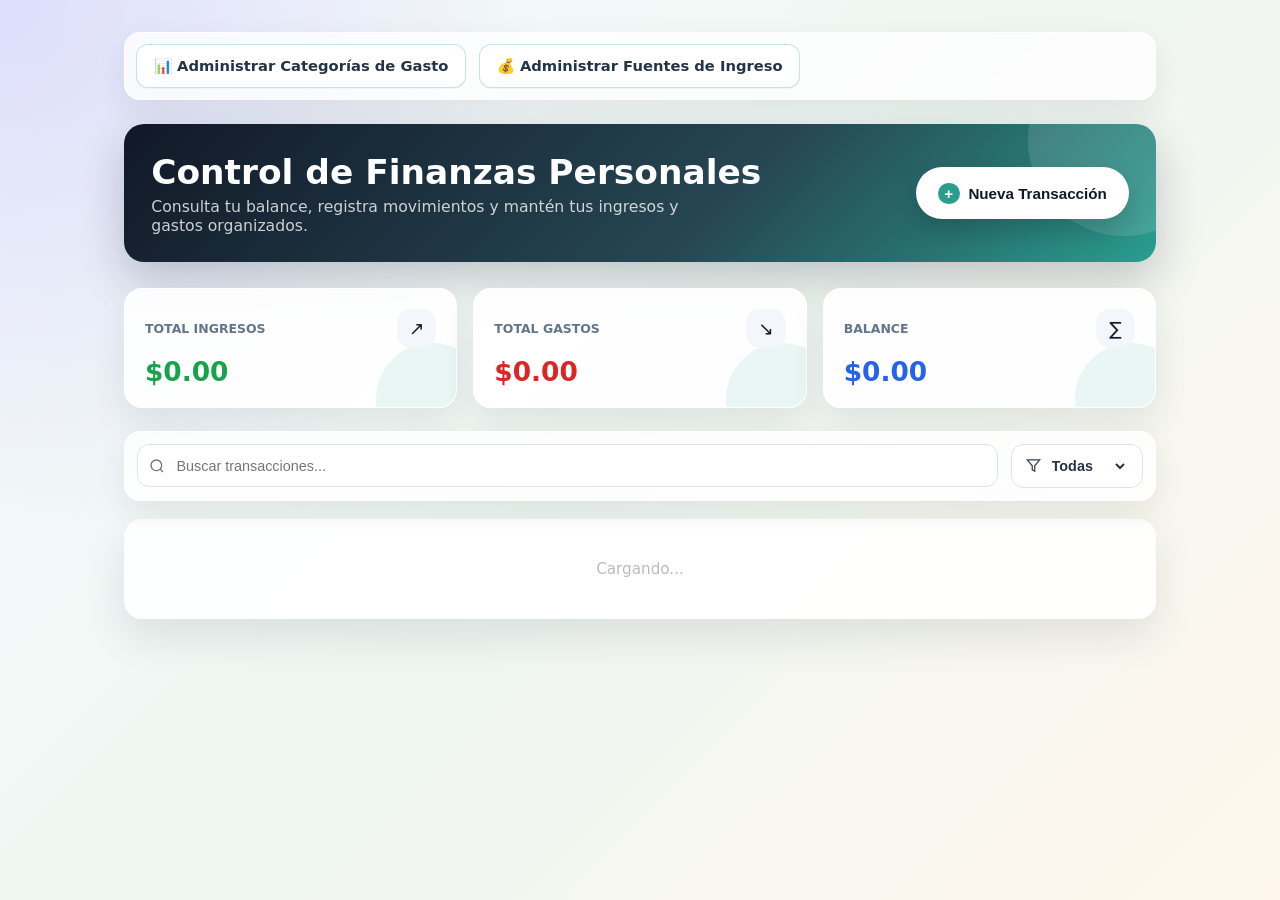
==== commit fb931add: "Actualizar frontend y validaciones Sprint 2" ====
--- a/src/main/resources/static/index.html
+++ b/src/main/resources/static/index.html
@@ -3,114 +3,207 @@
 <head>
   <meta charset="UTF-8" />
   <meta name="viewport" content="width=device-width, initial-scale=1.0"/>
-  <title>Transacciones</title>
+  <title>Control de Finanzas Personales</title>
   <style>
     *, *::before, *::after { box-sizing: border-box; margin: 0; padding: 0; }
 
     body {
       font-family: 'Segoe UI', system-ui, sans-serif;
-      background: #f5f6fa;
+      background:
+        radial-gradient(circle at top left, rgba(79, 70, 229, 0.16), transparent 34rem),
+        linear-gradient(135deg, #f8fbff 0%, #eef6f1 48%, #fff7ed 100%);
       color: #1a1a2e;
       min-height: 100vh;
     }
 
     /* ── PAGE WRAPPER ── */
     .page {
-      max-width: 900px;
+      max-width: 1080px;
       margin: 0 auto;
-      padding: 2rem 1.5rem;
+      padding: 2rem 1.5rem 3rem;
     }
 
     /* ── HEADER ── */
     .page-header {
       display: flex;
-      align-items: flex-start;
+      align-items: center;
       justify-content: space-between;
-      margin-bottom: 1.8rem;
+      gap: 1.5rem;
+      margin-bottom: 1.6rem;
+      padding: 1.7rem;
+      background: linear-gradient(135deg, #111827 0%, #264653 58%, #2a9d8f 100%);
+      color: #fff;
+      border-radius: 20px;
+      box-shadow: 0 18px 45px rgba(17, 24, 39, 0.22);
+      overflow: hidden;
+      position: relative;
+    }
+
+    .page-header::after {
+      content: "";
+      position: absolute;
+      width: 12rem;
+      height: 12rem;
+      right: -4rem;
+      top: -5rem;
+      background: rgba(255,255,255,0.12);
+      border-radius: 50%;
+    }
+
+    .page-header > * {
+      position: relative;
+      z-index: 1;
     }
 
     .page-header h1 {
-      font-size: 1.8rem;
-      font-weight: 700;
-      color: #1a1a2e;
+      font-size: 2.15rem;
+      font-weight: 800;
+      color: #fff;
+      letter-spacing: 0;
     }
 
     .page-header p {
-      font-size: 0.9rem;
-      color: #888;
-      margin-top: 0.2rem;
+      font-size: 0.98rem;
+      color: rgba(255,255,255,0.78);
+      margin-top: 0.35rem;
+      max-width: 34rem;
     }
 
     .btn-nueva {
       display: flex;
       align-items: center;
-      gap: 0.4rem;
-      background: #1a1a2e;
+      gap: 0.55rem;
+      background: #ffffff;
+      color: #111827;
+      box-shadow: 0 12px 26px rgba(0,0,0,0.18);
+      border: 2px solid rgba(255,255,255,0.85);
+      border-radius: 999px;
+      padding: 0.82rem 1.25rem;
+      font-size: 0.95rem;
+      font-weight: 800;
+      cursor: pointer;
+      transition: transform 0.2s, box-shadow 0.2s, background 0.2s;
+      white-space: nowrap;
+    }
+
+    .btn-nueva span {
+      display: inline-flex;
+      align-items: center;
+      justify-content: center;
+      width: 1.35rem;
+      height: 1.35rem;
+      border-radius: 50%;
+      background: #2a9d8f;
       color: #fff;
-      border: none;
-      border-radius: 10px;
-      padding: 0.65rem 1.2rem;
-      font-size: 0.92rem;
-      font-weight: 600;
-      cursor: pointer;
-      transition: background 0.2s;
-      white-space: nowrap;
-    }
-
-    .btn-nueva:hover { background: #2d2d50; }
+    }
+
+    .btn-nueva:hover {
+      background: #f8fafc;
+      transform: translateY(-2px);
+      box-shadow: 0 16px 34px rgba(0,0,0,0.2);
+    }
 
     /* ── NAVIGATION ── */
     .nav-admin {
       display: flex;
       gap: 0.8rem;
+      align-items: center;
+      justify-content: flex-start;
+      background: rgba(255,255,255,0.78);
+      border: 1px solid rgba(255,255,255,0.85);
+      border-radius: 16px;
+      padding: 0.7rem;
       margin-bottom: 1.5rem;
+      box-shadow: 0 12px 30px rgba(31, 41, 55, 0.08);
+      flex-wrap: wrap;
+      backdrop-filter: blur(12px);
     }
 
     .nav-admin a {
       display: inline-flex;
       align-items: center;
       gap: 0.4rem;
-      background: #667eea;
-      color: #fff;
-      border: none;
-      border-radius: 10px;
-      padding: 0.65rem 1.2rem;
+      background: #ffffff;
+      color: #243447;
+      border: 1px solid rgba(42, 157, 143, 0.28);
+      border-radius: 12px;
+      padding: 0.75rem 1.05rem;
       font-size: 0.92rem;
-      font-weight: 600;
+      font-weight: 750;
       cursor: pointer;
       text-decoration: none;
-      transition: background 0.2s;
-    }
-
-    .nav-admin a:hover { background: #5568d3; }
+      transition: transform 0.2s, box-shadow 0.2s, background 0.2s;
+      white-space: nowrap;
+      box-shadow: 0 1px 0 rgba(17,24,39,0.04);
+    }
+
+    .nav-admin a:hover {
+      background: #eef6ff;
+      transform: translateY(-1px);
+      box-shadow: 0 8px 20px rgba(37, 99, 235, 0.12);
+    }
 
     /* ── SUMMARY CARDS ── */
     .summary {
       display: grid;
       grid-template-columns: repeat(3, 1fr);
       gap: 1rem;
-      margin-bottom: 1.5rem;
+      margin-bottom: 1.4rem;
     }
 
     .summary-card {
-      background: #fff;
-      border-radius: 12px;
-      padding: 1.1rem 1.3rem;
-      box-shadow: 0 1px 6px rgba(0,0,0,0.07);
+      background: rgba(255,255,255,0.9);
+      border: 1px solid rgba(255,255,255,0.9);
+      border-radius: 18px;
+      padding: 1.25rem;
+      box-shadow: 0 16px 34px rgba(31, 41, 55, 0.09);
+      position: relative;
+      overflow: hidden;
+    }
+
+    .summary-card::after {
+      content: "";
+      position: absolute;
+      inset: auto -2rem -3rem auto;
+      width: 7rem;
+      height: 7rem;
+      background: rgba(42, 157, 143, 0.09);
+      border-radius: 50%;
+    }
+
+    .summary-top {
+      display: flex;
+      align-items: center;
+      justify-content: space-between;
+      margin-bottom: 0.5rem;
+      position: relative;
+      z-index: 1;
+    }
+
+    .summary-icon {
+      width: 2.45rem;
+      height: 2.45rem;
+      display: inline-flex;
+      align-items: center;
+      justify-content: center;
+      border-radius: 14px;
+      background: #f3f7fb;
+      font-size: 1.15rem;
     }
 
     .summary-card .label {
       font-size: 0.78rem;
-      color: #aaa;
-      font-weight: 500;
+      color: #64748b;
+      font-weight: 800;
       text-transform: uppercase;
-      letter-spacing: 0.5px;
-      margin-bottom: 0.35rem;
+      letter-spacing: 0;
     }
 
     .summary-card .amount {
-      font-size: 1.5rem;
-      font-weight: 700;
+      font-size: 1.65rem;
+      font-weight: 850;
+      position: relative;
+      z-index: 1;
     }
 
     .c-green { color: #16a34a; }
@@ -121,8 +214,14 @@
     .toolbar {
       display: flex;
       gap: 0.8rem;
-      margin-bottom: 1.2rem;
-      align-items: center;
+      margin-bottom: 1.1rem;
+      align-items: center;
+      background: rgba(255,255,255,0.82);
+      border: 1px solid rgba(255,255,255,0.88);
+      border-radius: 16px;
+      padding: 0.75rem;
+      box-shadow: 0 12px 28px rgba(31, 41, 55, 0.08);
+      backdrop-filter: blur(12px);
     }
 
     .search-wrap {
@@ -135,49 +234,55 @@
       left: 0.75rem;
       top: 50%;
       transform: translateY(-50%);
-      color: #bbb;
+      color: #64748b;
     }
 
     .search-wrap input {
       width: 100%;
-      padding: 0.62rem 0.9rem 0.62rem 2.4rem;
-      border: 1px solid #e5e7eb;
-      border-radius: 10px;
+      padding: 0.78rem 0.9rem 0.78rem 2.4rem;
+      border: 1px solid #dbe4ee;
+      border-radius: 12px;
       font-size: 0.9rem;
       outline: none;
       background: #fff;
-      transition: border 0.2s;
-    }
-
-    .search-wrap input:focus { border-color: #1a1a2e; }
+      transition: border 0.2s, box-shadow 0.2s;
+    }
+
+    .search-wrap input:focus {
+      border-color: #2a9d8f;
+      box-shadow: 0 0 0 4px rgba(42, 157, 143, 0.12);
+    }
 
     .filter-wrap {
       display: flex;
       align-items: center;
       gap: 0.4rem;
-      border: 1px solid #e5e7eb;
-      border-radius: 10px;
-      padding: 0.55rem 0.9rem;
+      border: 1px solid #dbe4ee;
+      border-radius: 12px;
+      padding: 0.7rem 0.9rem;
       background: #fff;
       font-size: 0.9rem;
-      color: #555;
+      color: #334155;
       cursor: pointer;
+      min-height: 2.8rem;
     }
 
     .filter-wrap select {
       border: none;
       outline: none;
       font-size: 0.9rem;
-      color: #333;
+      color: #243447;
       background: transparent;
       cursor: pointer;
+      font-weight: 650;
     }
 
     /* ── TRANSACTION LIST ── */
     .card {
-      background: #fff;
-      border-radius: 14px;
-      box-shadow: 0 1px 6px rgba(0,0,0,0.07);
+      background: rgba(255,255,255,0.92);
+      border: 1px solid rgba(255,255,255,0.9);
+      border-radius: 18px;
+      box-shadow: 0 18px 40px rgba(31, 41, 55, 0.1);
       overflow: hidden;
     }
 
@@ -185,19 +290,22 @@
       display: flex;
       align-items: center;
       gap: 1rem;
-      padding: 1rem 1.3rem;
-      border-bottom: 1px solid #f3f4f6;
-      transition: background 0.15s;
+      padding: 1.05rem 1.25rem;
+      border-bottom: 1px solid #eef2f7;
+      transition: background 0.15s, transform 0.15s;
     }
 
     .tx-item:last-child { border-bottom: none; }
-    .tx-item:hover { background: #fafafa; }
+    .tx-item:hover {
+      background: #f8fbff;
+      transform: translateX(2px);
+    }
 
     /* avatar */
     .avatar {
       width: 42px;
       height: 42px;
-      border-radius: 50%;
+      border-radius: 14px;
       display: flex;
       align-items: center;
       justify-content: center;
@@ -205,12 +313,13 @@
       font-size: 1rem;
       color: #fff;
       flex-shrink: 0;
+      box-shadow: inset 0 -10px 18px rgba(0,0,0,0.12);
     }
 
     .tx-info { flex: 1; min-width: 0; }
 
     .tx-name {
-      font-weight: 600;
+      font-weight: 750;
       font-size: 0.95rem;
       white-space: nowrap;
       overflow: hidden;
@@ -219,7 +328,7 @@
 
     .tx-meta {
       font-size: 0.8rem;
-      color: #9ca3af;
+      color: #64748b;
       margin-top: 0.15rem;
     }
 
@@ -229,7 +338,7 @@
     }
 
     .tx-amount {
-      font-weight: 700;
+      font-weight: 850;
       font-size: 1rem;
     }
 
@@ -237,13 +346,13 @@
       display: inline-block;
       margin-top: 0.2rem;
       font-size: 0.72rem;
-      font-weight: 600;
+      font-weight: 800;
       border-radius: 20px;
-      padding: 0.1rem 0.55rem;
-    }
-
-    .badge-ingreso { background: #dcfce7; color: #16a34a; }
-    .badge-gasto   { background: #fee2e2; color: #dc2626; }
+      padding: 0.16rem 0.6rem;
+    }
+
+    .badge-ingreso { background: #dcfce7; color: #15803d; }
+    .badge-gasto   { background: #fee2e2; color: #b91c1c; }
 
     .tx-del {
       background: none;
@@ -349,10 +458,66 @@
     }
 
     .btn-guardar:hover { background: #2d2d50; }
-
+    .mensaje-app {
+  display: none;
+  position: fixed;
+  inset: 0;
+  background: rgba(0,0,0,0.35);
+  z-index: 200;
+  align-items: center;
+  justify-content: center;
+}
+
+.mensaje-app.open {
+  display: flex;
+}
+
+.mensaje-box {
+  background: #fff;
+  border-radius: 16px;
+  padding: 1.5rem;
+  max-width: 420px;
+  width: calc(100% - 2rem);
+  box-shadow: 0 20px 45px rgba(0,0,0,0.22);
+}
+
+.mensaje-box h3 {
+  margin-bottom: 0.7rem;
+  font-size: 1.1rem;
+}
+
+.mensaje-box p {
+  color: #475569;
+  line-height: 1.4;
+  margin-bottom: 1.2rem;
+}
+
+.mensaje-box button {
+  width: 100%;
+  padding: 0.75rem;
+  border: none;
+  border-radius: 10px;
+  background: #1a1a2e;
+  color: #fff;
+  font-weight: 700;
+  cursor: pointer;
+}
     @media (max-width: 600px) {
       .summary { grid-template-columns: 1fr; }
       .page { padding: 1.2rem 1rem; }
+      .page-header {
+        align-items: stretch;
+        flex-direction: column;
+        padding: 1.3rem;
+      }
+      .page-header h1 { font-size: 1.7rem; }
+      .btn-nueva { justify-content: center; }
+      .toolbar {
+        align-items: stretch;
+        flex-direction: column;
+      }
+      .filter-wrap { width: 100%; }
+      .filter-wrap select { width: 100%; }
     }
   </style>
 </head>
@@ -361,15 +526,15 @@
 
   <!-- NAVIGATION -->
   <div class="nav-admin">
-    <a href="/admin.html">📊 Administrar categorías</a>
-    <a href="/admin-fuentes.html">💰 Administrar fuentes de ingreso</a>
+    <a href="admin.html">📊 Administrar Categorías de Gasto</a>
+    <a href="admin-fuentes.html">💰 Administrar Fuentes de Ingreso</a>
   </div>
 
   <!-- HEADER -->
   <div class="page-header">
     <div>
-      <h1>Transacciones</h1>
-      <p>Gestiona tus ingresos y gastos</p>
+      <h1>Control de Finanzas Personales</h1>
+      <p>Consulta tu balance, registra movimientos y mantén tus ingresos y gastos organizados.</p>
     </div>
     <button class="btn-nueva" onclick="abrirModal()">
       <span>+</span> Nueva Transacción
@@ -379,15 +544,24 @@
   <!-- SUMMARY -->
   <div class="summary">
     <div class="summary-card">
-      <div class="label">Total ingresos</div>
+      <div class="summary-top">
+        <div class="label">Total ingresos</div>
+        <div class="summary-icon">↗</div>
+      </div>
       <div class="amount c-green" id="totalIngresos">$0.00</div>
     </div>
     <div class="summary-card">
-      <div class="label">Total gastos</div>
+      <div class="summary-top">
+        <div class="label">Total gastos</div>
+        <div class="summary-icon">↘</div>
+      </div>
       <div class="amount c-red" id="totalGastos">$0.00</div>
     </div>
     <div class="summary-card">
-      <div class="label">Balance</div>
+      <div class="summary-top">
+        <div class="label">Balance</div>
+        <div class="summary-icon">∑</div>
+      </div>
       <div class="amount c-blue" id="balance">$0.00</div>
     </div>
   </div>
@@ -436,7 +610,7 @@
         <label>Descripción</label>
         <input type="text" id="desc" placeholder="Ej: Salario mensual" required />
       </div>
-      <div class="form-group">
+      <div class="form-group" id="categoriaGroup">
         <label id="labelCategoria">Categoría</label>
         <select id="categoria" required>
           <option value="">-- Selecciona una categoría --</option>
@@ -460,7 +634,13 @@
     </form>
   </div>
 </div>
-
+<div class="mensaje-app" id="mensajeApp">
+  <div class="mensaje-box">
+    <h3>Atención</h3>
+    <p id="mensajeTexto"></p>
+    <button onclick="cerrarMensaje()">Aceptar</button>
+  </div>
+</div>
 <script>
   const API = 'http://localhost:8080/api';
 
@@ -481,16 +661,13 @@
 
   let todas = []; // { ...item, tipo: 'ingreso'|'gasto' }
   let categoriasGasto = [];
-  let categoriasIngreso = [];
   let fuentesIngreso = [];
 
   // Cargar todas las categorías y filtrarlas por tipo
   async function cargarCategorias() {
     try {
       const res = await fetch(`${API}/categorias`);
-      const cats = await res.json();
-      categoriasGasto = cats.filter(c => c.tipo === 'GASTO');
-      categoriasIngreso = cats.filter(c => c.tipo === 'INGRESO');
+      categoriasGasto = await res.json();
     } catch (err) {
       console.error('Error cargando categorías:', err);
     }
@@ -510,10 +687,12 @@
   function actualizarSelectores() {
     const tipo = document.getElementById('tipo').value;
     const selectCat = document.getElementById('categoria');
+    const categoriaGroup = document.getElementById('categoriaGroup');
     const fuenteGroup = document.getElementById('fuenteGroup');
+    const selectFuente = document.getElementById('fuente');
 
     selectCat.innerHTML = '<option value="">-- Selecciona una categoría --</option>';
-    const cats = tipo === 'gasto' ? categoriasGasto : categoriasIngreso;
+    const cats = tipo === 'gasto' ? categoriasGasto : [];
     cats.forEach(cat => {
       const opt = document.createElement('option');
       opt.value = cat.id;
@@ -523,9 +702,13 @@
 
     // Mostrar u ocultar fuentes según tipo
     if (tipo === 'ingreso') {
+      categoriaGroup.style.display = 'none';
+      selectCat.required = false;
+      selectCat.value = '';
+
       fuenteGroup.style.display = 'block';
-      const selectFuente = document.getElementById('fuente');
-      selectFuente.innerHTML = '<option value="">-- Selecciona una fuente (opcional) --</option>';
+      selectFuente.required = fuentesIngreso.length > 0;
+      selectFuente.innerHTML = '<option value="">-- Selecciona una fuente --</option>';
       fuentesIngreso.forEach(f => {
         const opt = document.createElement('option');
         opt.value = f.id;
@@ -533,6 +716,10 @@
         selectFuente.appendChild(opt);
       });
     } else {
+      categoriaGroup.style.display = 'block';
+      selectCat.required = categoriasGasto.length > 0;
+      selectFuente.required = false;
+      selectFuente.value = '';
       fuenteGroup.style.display = 'none';
     }
   }
@@ -594,7 +781,10 @@
         ? '<span class="tx-badge badge-ingreso">Ingreso</span>'
         : '<span class="tx-badge badge-gasto">Gasto</span>';
       const categoriaNombre = typeof t.categoria === 'string' ? t.categoria : (t.categoria?.nombre || '');
-      const meta = [categoriaNombre, formatFecha(t.fecha)].filter(Boolean).join(' • ');
+      const fuenteNombre = esIngreso
+        ? (typeof t.fuenteIngreso === 'string' ? t.fuenteIngreso : (t.fuenteIngreso?.nombre || 'Sin fuente'))
+        : null;
+      const meta = [categoriaNombre, fuenteNombre, formatFecha(t.fecha)].filter(Boolean).join(' • ');
 
       return `
         <div class="tx-item">
@@ -644,28 +834,52 @@
   function cerrarSiOverlay(e) {
     if (e.target === document.getElementById('overlay')) cerrarModal();
   }
-
+function mostrarMensaje(texto) {
+  document.getElementById('mensajeTexto').textContent = texto;
+  document.getElementById('mensajeApp').classList.add('open');
+}
+
+function cerrarMensaje() {
+  document.getElementById('mensajeApp').classList.remove('open');
+}
   async function guardar(e) {
     e.preventDefault();
     const tipo = document.getElementById('tipo').value;
     const endpoint = tipo === 'ingreso' ? 'ingresos' : 'gastos';
     const categoriaId = document.getElementById('categoria').value;
 
-    if (!categoriaId) {
-      alert('Debes seleccionar una categoría');
+    if (tipo === 'gasto' && categoriasGasto.length === 0) {
+      mostrarMensaje('No se puede crear el gasto porque no hay ninguna categoría de gasto definida. Primero crea una categoría de gasto.');
+      return;
+    }
+
+    if (tipo === 'ingreso' && fuentesIngreso.length === 0) {
+      mostrarMensaje('No se puede crear el ingreso porque no hay ninguna fuente de ingreso definida.');
+      return;
+    }
+
+    if (tipo === 'gasto' && !categoriaId) {
+      mostrarMensaje('Debes seleccionar una categoría de gasto.');
       return;
     }
 
     const body = {
       descripcion: document.getElementById('desc').value,
-      categoriaId: parseInt(categoriaId, 10),
       monto: document.getElementById('monto').value,
       fecha: document.getElementById('fecha').value
     };
 
+    if (tipo === 'gasto') {
+      body.categoriaId = parseInt(categoriaId, 10);
+    }
+
     // Agregar fuenteIngresoId si es ingreso
     if (tipo === 'ingreso') {
       const fuenteId = document.getElementById('fuente').value;
+      if (!fuenteId) {
+        mostrarMensaje('Debes seleccionar una fuente de ingreso.');
+        return;
+      }
       if (fuenteId) {
         body.fuenteIngresoId = parseInt(fuenteId, 10);
       }
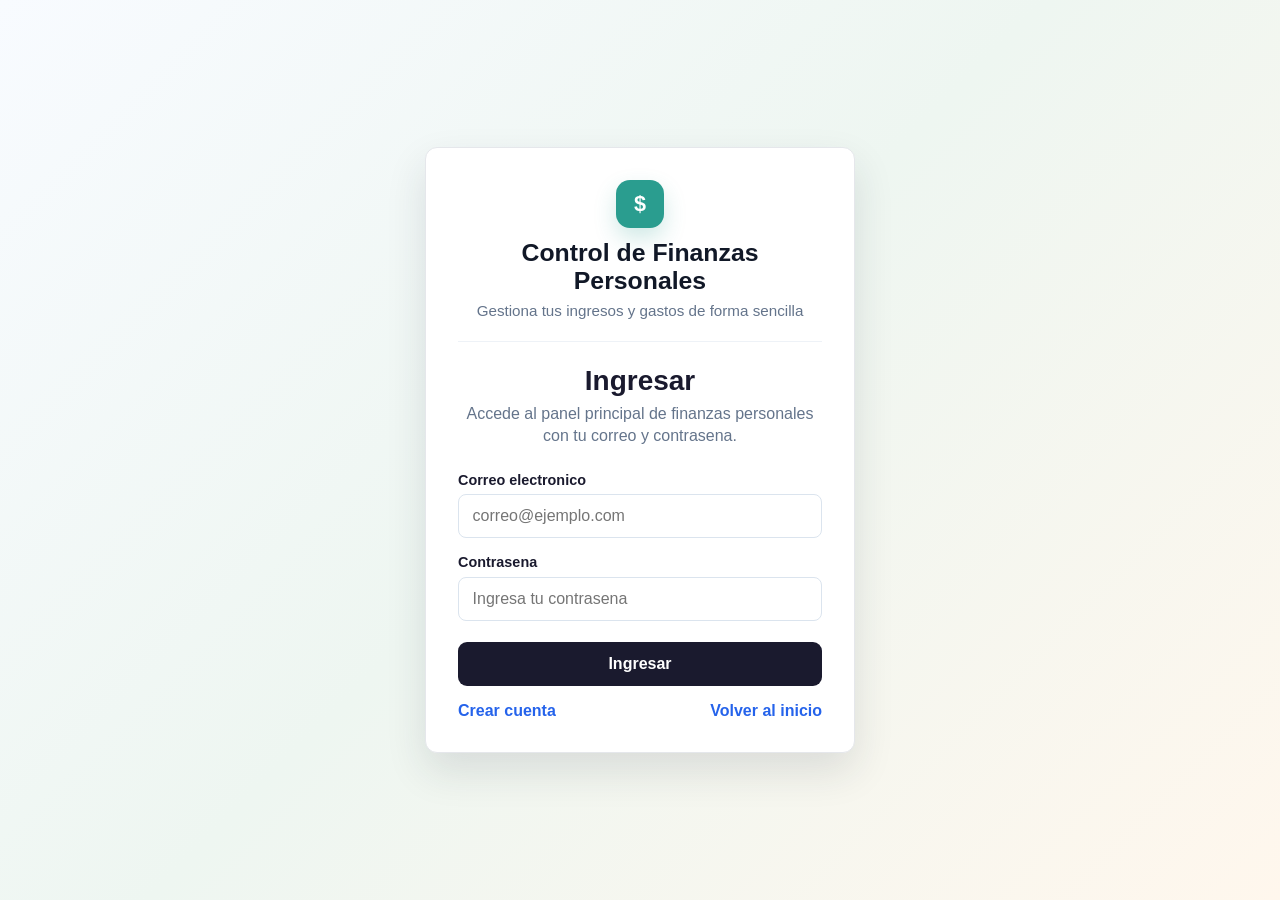
==== commit a4250465: "Implementa funcionalidades del sprint y actualiza README" ====
--- a/src/main/resources/static/index.html
+++ b/src/main/resources/static/index.html
@@ -105,29 +105,41 @@
 
     /* ── NAVIGATION ── */
     .nav-admin {
-      display: flex;
-      gap: 0.8rem;
-      align-items: center;
-      justify-content: flex-start;
+      display: grid;
+      grid-template-columns: minmax(0, 1fr) auto;
+      gap: 0.9rem;
+      align-items: center;
       background: rgba(255,255,255,0.78);
       border: 1px solid rgba(255,255,255,0.85);
       border-radius: 16px;
-      padding: 0.7rem;
+      padding: 0.75rem;
       margin-bottom: 1.5rem;
       box-shadow: 0 12px 30px rgba(31, 41, 55, 0.08);
+      backdrop-filter: blur(12px);
+    }
+
+    .nav-actions {
+      display: flex;
+      align-items: center;
+      justify-content: center;
+      gap: 0.65rem;
+      min-width: 0;
+      padding-inline: 0.5rem;
       flex-wrap: wrap;
-      backdrop-filter: blur(12px);
-    }
-
-    .nav-admin a {
+    }
+
+    .nav-admin a,
+    .auth-logout {
       display: inline-flex;
       align-items: center;
+      justify-content: center;
       gap: 0.4rem;
+      min-height: 2.75rem;
       background: #ffffff;
       color: #243447;
       border: 1px solid rgba(42, 157, 143, 0.28);
       border-radius: 12px;
-      padding: 0.75rem 1.05rem;
+      padding: 0.72rem 1rem;
       font-size: 0.92rem;
       font-weight: 750;
       cursor: pointer;
@@ -137,10 +149,95 @@
       box-shadow: 0 1px 0 rgba(17,24,39,0.04);
     }
 
-    .nav-admin a:hover {
+    .nav-admin a:hover,
+    .auth-logout:hover {
       background: #eef6ff;
       transform: translateY(-1px);
       box-shadow: 0 8px 20px rgba(37, 99, 235, 0.12);
+    }
+
+    .auth-status {
+      display: none;
+      align-items: center;
+      justify-content: flex-end;
+      gap: 0.55rem;
+      min-height: 3.35rem;
+      background: rgba(255,255,255,0.96);
+      color: #243447;
+      border: 1px solid rgba(42, 157, 143, 0.24);
+      border-radius: 14px;
+      padding: 0.48rem 0.58rem 0.48rem 0.75rem;
+      box-shadow: 0 8px 22px rgba(31, 41, 55, 0.08);
+      min-width: min(100%, 30rem);
+    }
+
+    .auth-status.visible {
+      display: inline-flex;
+    }
+
+    .auth-avatar,
+    .auth-photo {
+      width: 2.15rem;
+      height: 2.15rem;
+      border-radius: 50%;
+      flex-shrink: 0;
+    }
+
+    .auth-avatar {
+      display: inline-flex;
+      align-items: center;
+      justify-content: center;
+      background: #2a9d8f;
+      color: #fff;
+      font-weight: 850;
+    }
+
+    .auth-photo {
+      object-fit: cover;
+      border: 1px solid rgba(42, 157, 143, 0.35);
+    }
+
+    .auth-text {
+      font-size: 0.86rem;
+      font-weight: 750;
+      overflow-wrap: anywhere;
+      line-height: 1.2;
+      max-width: 16rem;
+      color: #334155;
+    }
+
+    .auth-profile,
+    .auth-logout {
+      min-height: 2.35rem;
+      border-radius: 10px;
+      font-size: 0.84rem;
+      font-weight: 800;
+      padding: 0.55rem 0.78rem;
+      white-space: nowrap;
+      box-shadow: none;
+    }
+
+    .auth-profile {
+      background: #e0f2fe;
+      color: #075985;
+    }
+
+    .auth-profile:hover {
+      background: #bae6fd;
+    }
+
+    .auth-logout {
+      background: #fee2e2;
+      color: #991b1b;
+      border-color: #fecaca;
+    }
+
+    .auth-logout:hover {
+      background: #fecaca;
+    }
+
+    .auth-link.oculto {
+      display: none;
     }
 
     /* ── SUMMARY CARDS ── */
@@ -354,17 +451,25 @@
     .badge-ingreso { background: #dcfce7; color: #15803d; }
     .badge-gasto   { background: #fee2e2; color: #b91c1c; }
 
+    .tx-actions {
+      display: flex;
+      align-items: center;
+      gap: 0.2rem;
+      flex-shrink: 0;
+    }
+
+    .tx-edit,
     .tx-del {
       background: none;
       border: none;
       color: #d1d5db;
       cursor: pointer;
-      font-size: 1rem;
+      font-size: 0.92rem;
       padding: 0 0.3rem;
-      margin-left: 0.5rem;
       transition: color 0.15s;
     }
 
+    .tx-edit:hover { color: #2563eb; }
     .tx-del:hover { color: #dc2626; }
 
     .empty-state {
@@ -458,6 +563,24 @@
     }
 
     .btn-guardar:hover { background: #2d2d50; }
+
+    .btn-cancelar-edicion {
+      display: none;
+      width: 100%;
+      padding: 0.72rem;
+      background: #f1f5f9;
+      color: #334155;
+      border: 1px solid #cbd5e1;
+      border-radius: 10px;
+      font-size: 0.95rem;
+      font-weight: 700;
+      cursor: pointer;
+      margin-top: 0.65rem;
+    }
+
+    .btn-cancelar-edicion.visible {
+      display: block;
+    }
     .mensaje-app {
   display: none;
   position: fixed;
@@ -518,6 +641,20 @@
       }
       .filter-wrap { width: 100%; }
       .filter-wrap select { width: 100%; }
+      .nav-admin {
+        grid-template-columns: 1fr;
+      }
+      .auth-status {
+        justify-content: flex-start;
+        min-width: 0;
+        width: 100%;
+        flex-wrap: wrap;
+      }
+      .auth-text {
+        max-width: none;
+        flex: 1;
+        min-width: 12rem;
+      }
     }
   </style>
 </head>
@@ -526,8 +663,18 @@
 
   <!-- NAVIGATION -->
   <div class="nav-admin">
-    <a href="admin.html">📊 Administrar Categorías de Gasto</a>
-    <a href="admin-fuentes.html">💰 Administrar Fuentes de Ingreso</a>
+    <div class="nav-actions">
+      <a href="login.html" class="auth-link" id="linkLogin">Ingresar</a>
+      <a href="registro.html" class="auth-link" id="linkRegistro">Crear cuenta</a>
+      <a href="admin.html">📊 Administrar Categorías de Gasto</a>
+      <a href="admin-fuentes.html">💰 Administrar Fuentes de Ingreso</a>
+    </div>
+    <div class="auth-status" id="authStatus">
+      <span class="auth-avatar" id="authAvatar">?</span>
+      <span class="auth-text" id="authText"></span>
+      <a class="auth-profile" href="perfil.html">Mi perfil</a>
+      <button class="auth-logout" id="btnCerrarSesion" type="button">Cerrar sesión</button>
+    </div>
   </div>
 
   <!-- HEADER -->
@@ -597,7 +744,7 @@
 <div class="overlay" id="overlay" onclick="cerrarSiOverlay(event)">
   <div class="modal">
     <button class="modal-close" onclick="cerrarModal()">✕</button>
-    <h2>Agregar Transacción</h2>
+    <h2 id="modalTitulo">Agregar Transacción</h2>
     <form id="formTx" onsubmit="guardar(event)">
       <div class="form-group">
         <label>Tipo</label>
@@ -631,6 +778,7 @@
         <input type="date" id="fecha" required />
       </div>
       <button type="submit" class="btn-guardar">Guardar Transacción</button>
+      <button type="button" class="btn-cancelar-edicion" id="btnCancelarEdicion" onclick="cancelarEdicion()">Cancelar</button>
     </form>
   </div>
 </div>
@@ -642,7 +790,72 @@
   </div>
 </div>
 <script>
-  const API = 'http://localhost:8080/api';
+  const API = '/api';
+  let usuarioActual = null;
+
+  function cargarEstadoSesion() {
+    const raw = localStorage.getItem('usuarioAutenticado');
+    if (!raw) {
+      window.location.href = 'login.html';
+      return false;
+    }
+
+    try {
+      const usuario = JSON.parse(raw);
+      if (!usuario || !usuario.id || !usuario.correo) {
+        localStorage.removeItem('usuarioAutenticado');
+        window.location.href = 'login.html';
+        return false;
+      }
+
+      usuarioActual = usuario;
+
+      const nombre = (usuario.nombre || '').trim();
+      const correo = usuario.correo;
+      const fotoUrl = (usuario.fotoUrl || '').trim();
+      const inicial = (nombre || correo || '?').charAt(0).toUpperCase();
+      const textoSesion = nombre ? `Sesión iniciada como ${nombre} (${correo})` : `Sesión iniciada como ${correo}`;
+      const authStatus = document.getElementById('authStatus');
+      const avatarActual = document.getElementById('authAvatar');
+
+      if (fotoUrl) {
+        const img = document.createElement('img');
+        img.className = 'auth-photo';
+        img.id = 'authAvatar';
+        img.src = fotoUrl;
+        img.alt = 'Foto de perfil';
+        img.onerror = () => {
+          const avatar = document.createElement('span');
+          avatar.className = 'auth-avatar';
+          avatar.id = 'authAvatar';
+          avatar.textContent = inicial;
+          img.replaceWith(avatar);
+        };
+        avatarActual.replaceWith(img);
+      } else {
+        avatarActual.textContent = inicial;
+      }
+
+      document.getElementById('authText').textContent = textoSesion;
+      authStatus.classList.add('visible');
+      document.getElementById('linkLogin').classList.add('oculto');
+      document.getElementById('linkRegistro').classList.add('oculto');
+      return true;
+    } catch (err) {
+      localStorage.removeItem('usuarioAutenticado');
+      window.location.href = 'login.html';
+      return false;
+    }
+  }
+
+  function cerrarSesion() {
+    localStorage.removeItem('usuarioAutenticado');
+    window.location.href = 'login.html';
+  }
+
+  document.getElementById('btnCerrarSesion').addEventListener('click', cerrarSesion);
+
+  const sesionActiva = cargarEstadoSesion();
 
   // Paleta de colores para avatares
   const COLORS = ['#6366f1','#f59e0b','#10b981','#ef4444','#3b82f6','#8b5cf6','#ec4899','#14b8a6','#f97316','#84cc16'];
@@ -662,11 +875,13 @@
   let todas = []; // { ...item, tipo: 'ingreso'|'gasto' }
   let categoriasGasto = [];
   let fuentesIngreso = [];
+  let transaccionEditando = null;
 
   // Cargar todas las categorías y filtrarlas por tipo
   async function cargarCategorias() {
     try {
-      const res = await fetch(`${API}/categorias`);
+      if (!usuarioActual) return;
+      const res = await fetch(`${API}/categorias?usuarioId=${usuarioActual.id}`);
       categoriasGasto = await res.json();
     } catch (err) {
       console.error('Error cargando categorías:', err);
@@ -676,7 +891,8 @@
   // Cargar fuentes de ingreso
   async function cargarFuentes() {
     try {
-      const res = await fetch(`${API}/fuentes-ingreso`);
+      if (!usuarioActual) return;
+      const res = await fetch(`${API}/fuentes-ingreso?usuarioId=${usuarioActual.id}`);
       fuentesIngreso = await res.json();
     } catch (err) {
       console.error('Error cargando fuentes:', err);
@@ -726,12 +942,21 @@
 
   // ────────────────────────────────────────────────────────────
   async function cargar() {
+    if (!usuarioActual) return;
+
     await Promise.all([cargarCategorias(), cargarFuentes()]);
     
     const [rI, rG] = await Promise.all([
-      fetch(`${API}/ingresos`),
-      fetch(`${API}/gastos`)
+      fetch(`${API}/ingresos?usuarioId=${usuarioActual.id}`),
+      fetch(`${API}/gastos?usuarioId=${usuarioActual.id}`)
     ]);
+
+    if (!rI.ok || !rG.ok) {
+      localStorage.removeItem('usuarioAutenticado');
+      window.location.href = 'login.html';
+      return;
+    }
+
     const ingresos = (await rI.json()).map(i => ({ ...i, tipo: 'ingreso' }));
     const gastos   = (await rG.json()).map(g => ({ ...g, tipo: 'gasto'   }));
 
@@ -758,9 +983,12 @@
 
     const items = todas.filter(t => {
       const matchTipo = filtro === 'todas' || t.tipo === filtro;
+      const categoriaTexto = typeof t.categoria === 'string' ? t.categoria : (t.categoria?.nombre || '');
+      const fuenteTexto = typeof t.fuenteIngreso === 'string' ? t.fuenteIngreso : (t.fuenteIngreso?.nombre || '');
       const matchText = !busq ||
         (t.descripcion || '').toLowerCase().includes(busq) ||
-        (t.categoria   || '').toLowerCase().includes(busq);
+        categoriaTexto.toLowerCase().includes(busq) ||
+        fuenteTexto.toLowerCase().includes(busq);
       return matchTipo && matchText;
     });
 
@@ -797,7 +1025,10 @@
             <div class="tx-amount ${amountClass}">${amountStr}</div>
             ${badge}
           </div>
-          <button class="tx-del" onclick="eliminar('${t.tipo}', ${t.id})">✕</button>
+          <div class="tx-actions">
+            <button class="tx-edit" onclick="editar('${t.tipo}', ${t.id})">Editar</button>
+            <button class="tx-del" onclick="eliminar('${t.tipo}', ${t.id})">✕</button>
+          </div>
         </div>`;
     }).join('');
   }
@@ -816,23 +1047,75 @@
 
   // ── Eliminar ─────────────────────────────────────────────────
   async function eliminar(tipo, id) {
+    if (!usuarioActual) {
+      window.location.href = 'login.html';
+      return;
+    }
+
     const endpoint = tipo === 'ingreso' ? 'ingresos' : 'gastos';
-    await fetch(`${API}/${endpoint}/${id}`, { method: 'DELETE' });
+    await fetch(`${API}/${endpoint}/${id}?usuarioId=${usuarioActual.id}`, { method: 'DELETE' });
     cargar();
   }
 
   // ── Modal ─────────────────────────────────────────────────────
   function abrirModal() {
+    limpiarModoEdicion();
     document.getElementById('formTx').reset();
-    document.getElementById('fecha').valueAsDate = new Date();    actualizarSelectores();    document.getElementById('overlay').classList.add('open');
+    document.getElementById('fecha').valueAsDate = new Date();
+    actualizarSelectores();
+    document.getElementById('overlay').classList.add('open');
   }
 
   function cerrarModal() {
     document.getElementById('overlay').classList.remove('open');
+    limpiarModoEdicion();
   }
 
   function cerrarSiOverlay(e) {
     if (e.target === document.getElementById('overlay')) cerrarModal();
+  }
+
+  function limpiarModoEdicion() {
+    transaccionEditando = null;
+    document.getElementById('modalTitulo').textContent = 'Agregar Transacción';
+    document.querySelector('.btn-guardar').textContent = 'Guardar Transacción';
+    document.getElementById('btnCancelarEdicion').classList.remove('visible');
+    document.getElementById('tipo').disabled = false;
+  }
+
+  function cancelarEdicion() {
+    cerrarModal();
+  }
+
+  function editar(tipo, id) {
+    const tx = todas.find(t => t.tipo === tipo && t.id === id);
+    if (!tx) {
+      mostrarMensaje('No se encontró la transacción para editar.');
+      return;
+    }
+
+    transaccionEditando = { tipo, id };
+    document.getElementById('formTx').reset();
+    document.getElementById('modalTitulo').textContent = 'Editar transacción';
+    document.querySelector('.btn-guardar').textContent = 'Guardar cambios';
+    document.getElementById('btnCancelarEdicion').classList.add('visible');
+
+    const tipoSelect = document.getElementById('tipo');
+    tipoSelect.value = tipo;
+    tipoSelect.disabled = true;
+    actualizarSelectores();
+
+    document.getElementById('desc').value = tx.descripcion || '';
+    document.getElementById('monto').value = tx.monto || '';
+    document.getElementById('fecha').value = tx.fecha || '';
+
+    if (tipo === 'gasto') {
+      document.getElementById('categoria').value = tx.categoria?.id || '';
+    } else {
+      document.getElementById('fuente').value = tx.fuenteIngreso?.id || '';
+    }
+
+    document.getElementById('overlay').classList.add('open');
   }
 function mostrarMensaje(texto) {
   document.getElementById('mensajeTexto').textContent = texto;
@@ -844,9 +1127,27 @@
 }
   async function guardar(e) {
     e.preventDefault();
-    const tipo = document.getElementById('tipo').value;
+    const tipo = transaccionEditando ? transaccionEditando.tipo : document.getElementById('tipo').value;
     const endpoint = tipo === 'ingreso' ? 'ingresos' : 'gastos';
     const categoriaId = document.getElementById('categoria').value;
+    const descripcion = document.getElementById('desc').value.trim();
+    const monto = document.getElementById('monto').value;
+    const fecha = document.getElementById('fecha').value;
+
+    if (!descripcion) {
+      mostrarMensaje('La descripción es obligatoria.');
+      return;
+    }
+
+    if (!monto || parseFloat(monto) <= 0) {
+      mostrarMensaje('El monto debe ser mayor que cero.');
+      return;
+    }
+
+    if (!fecha) {
+      mostrarMensaje('La fecha es obligatoria.');
+      return;
+    }
 
     if (tipo === 'gasto' && categoriasGasto.length === 0) {
       mostrarMensaje('No se puede crear el gasto porque no hay ninguna categoría de gasto definida. Primero crea una categoría de gasto.');
@@ -864,13 +1165,21 @@
     }
 
     const body = {
-      descripcion: document.getElementById('desc').value,
-      monto: document.getElementById('monto').value,
-      fecha: document.getElementById('fecha').value
+      descripcion,
+      monto,
+      fecha
     };
 
+    if (!transaccionEditando) {
+      body.usuarioId = usuarioActual.id;
+    }
+
     if (tipo === 'gasto') {
-      body.categoriaId = parseInt(categoriaId, 10);
+      if (transaccionEditando) {
+        body.categoria = { id: parseInt(categoriaId, 10) };
+      } else {
+        body.categoriaId = parseInt(categoriaId, 10);
+      }
     }
 
     // Agregar fuenteIngresoId si es ingreso
@@ -881,22 +1190,41 @@
         return;
       }
       if (fuenteId) {
-        body.fuenteIngresoId = parseInt(fuenteId, 10);
+        if (transaccionEditando) {
+          body.fuenteIngreso = { id: parseInt(fuenteId, 10) };
+        } else {
+          body.fuenteIngresoId = parseInt(fuenteId, 10);
+        }
       }
     }
 
-    await fetch(`${API}/${endpoint}`, {
-      method: 'POST',
+    const url = transaccionEditando
+      ? `${API}/${endpoint}/${transaccionEditando.id}?usuarioId=${usuarioActual.id}`
+      : `${API}/${endpoint}`;
+    const method = transaccionEditando ? 'PUT' : 'POST';
+    const mensajeExito = transaccionEditando ? 'Transacción actualizada correctamente.' : 'Transacción guardada correctamente.';
+
+    const res = await fetch(url, {
+      method,
       headers: { 'Content-Type': 'application/json' },
       body: JSON.stringify(body)
     });
 
+    if (!res.ok) {
+      const error = await res.text().catch(() => '');
+      mostrarMensaje(error || 'No se pudo guardar la transacción.');
+      return;
+    }
+
     cerrarModal();
+    mostrarMensaje(mensajeExito);
     cargar();
   }
 
   // ── Init ──────────────────────────────────────────────────────
-  cargar();
+  if (sesionActiva) {
+    cargar();
+  }
 </script>
 </body>
 </html>
